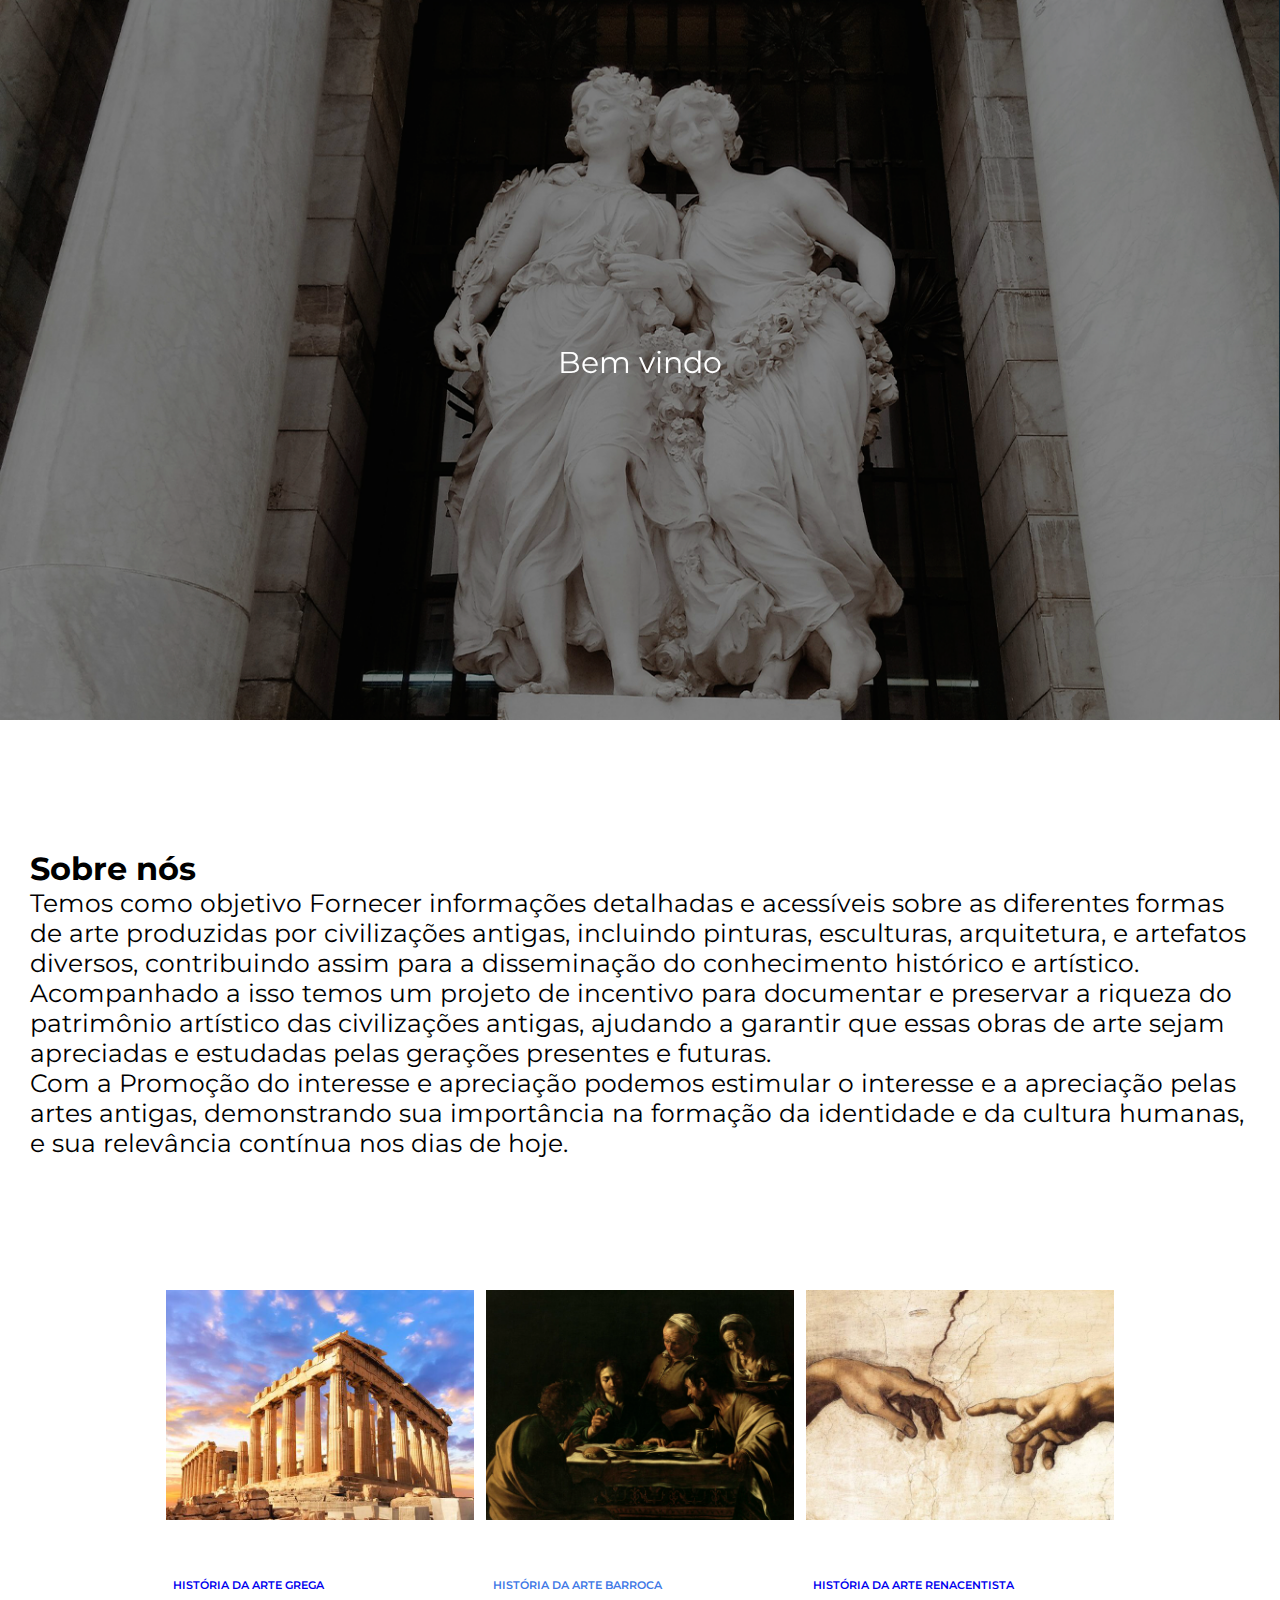
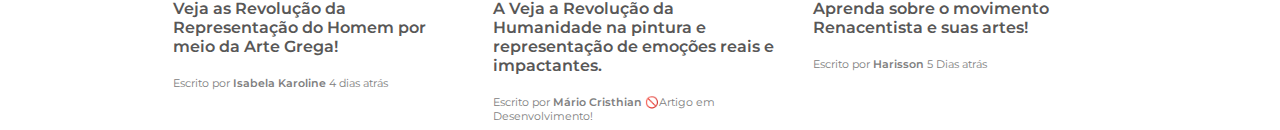
==== index.html @ 10ef1b0e "Add files via upload" ====
<!DOCTYPE html>
<html lang="pt-BR">

<head>
    <meta charset="UTF-8">
    <meta name="viewport" content="width=device-width, initial-scale=1.0">
    <title>Document</title>
    <link rel="icon" href="data:,">
    <link rel="stylesheet" href="./css/style.css">
   
</head>

<body>

    <header id="header">
        <div class="logo">
            <a href="index.html">
            </a>
            
        </div>
        <nav id="nav">
            <button id="btn-mobile">
                Menu
              

                <span id="hamburger"></span>
            </button>
            <ul class="menu">
                <a href="index.html">Home</a>
                <a href="./pages/sobre.html">Sobre</a>
                <a href="./pages/contatos.html">Contatos</a>
            </ul>
        </nav>
    </header>

    <main>

        <section>
           
        </section>

        <div style="position: relative; width: 100%;">
            <img src="img/background.png" style="width: 100%; background-size: cover;">
            <p style="position: absolute; top: 50%; left: 50%; transform: translate(-50%, -50%); color: white; font-size: 30px;">Bem vindo</p>
        </div>
        
        
<!-- 
        <section class="slider">
            <div class="list">
                <div class="item">
                    <img src="img/01.jpg" alt="">
                </div>
                <div class="item">
                    <img src="img/02.png" alt="">
                </div>
                <div class="item">
                    <img src="img/03.jpg" alt="">
                </div>
                <div class="item">
                    <img src="img/04.jpg" alt="">
                </div>

            </div>

            
            <div class="buttons">
                <button id="prev">
                    < </button>
                        <button id="next">></button>
            </div>
            
            <ul class="dots">
                <li class="active"></li>
                <li></li>
                <li></li>
                <li></li> -->
            </ul>
        </section>
     <section>
        <div class="descricao">
            <h1>Sobre nós</h1>
            <p style="font-size: 25px;">
              Temos como objetivo Fornecer informações detalhadas e acessíveis sobre as diferentes formas de arte produzidas por civilizações antigas, incluindo pinturas, esculturas, arquitetura, e artefatos diversos, contribuindo assim para a disseminação do conhecimento histórico e artístico.<br>
              Acompanhado a isso temos um projeto de incentivo para documentar e preservar a riqueza do patrimônio artístico das civilizações antigas, ajudando a garantir que essas obras de arte sejam apreciadas e estudadas pelas gerações presentes e futuras.
                <br>
                Com a Promoção do interesse e apreciação podemos estimular o interesse e a apreciação pelas artes antigas, demonstrando sua importância na formação da identidade e da cultura humanas, e sua relevância contínua nos dias de hoje.
            </p>
          </div>
     </section>
        <div class="temas">
        <div class="card">
            <div class="card-image"><img src="img/grecia(1).jpg" alt=""></div>
            <div class="category"><a href="./pages/gregos.html">História da Arte Grega</a></div>
            <div class="heading">Veja as Revolução da Representação do Homem por meio da Arte Grega!
                <div class="author">Escrito por<span class="name"> Isabela Karoline</span> 4 dias atrás</div>
            </div>
        </div>
        <div class="card">
            <div class="card-image"><img src="img/arte-barroca(1).jpg" alt=""></div>
            <div class="category">História da Arte Barroca </div>
            <div class="heading">A Veja a Revolução da Humanidade na pintura e representação de emoções reais e impactantes.
                <div class="author"> Escrito por<span class="name"> Mário Cristhian</span> 🚫Artigo em Desenvolvimento!</div>
            </div>
        </div>
        <div class="card">
            <div class="card-image"><img src="img/renacentismo.jpg" alt=""></div>
            <div class="category"><a href="./pages/renascentismo.html">História da Arte Renacentista</a></div>
            <div class="heading"> Aprenda sobre o movimento Renacentista e suas artes!
                <div class="author"> Escrito por<span class="name"> Harisson</span> 5 Dias atrás</div>
            </div>
        </div>
    </div>
<br>

    </main>


    <script src="https://cdnjs.cloudflare.com/ajax/libs/popper.js/1.16.0/umd/popper.min.js"></script>
    <script type="module" src="./script/main.js"></script>
</body>

</html>
---- css/style.css ----
@import 'slide.css';
@import url('https://fonts.googleapis.com/css2?family=Montserrat:ital,wght@0,100..900;1,100..900&display=swap');
@import 'menu.css';
@import 'reset.css'
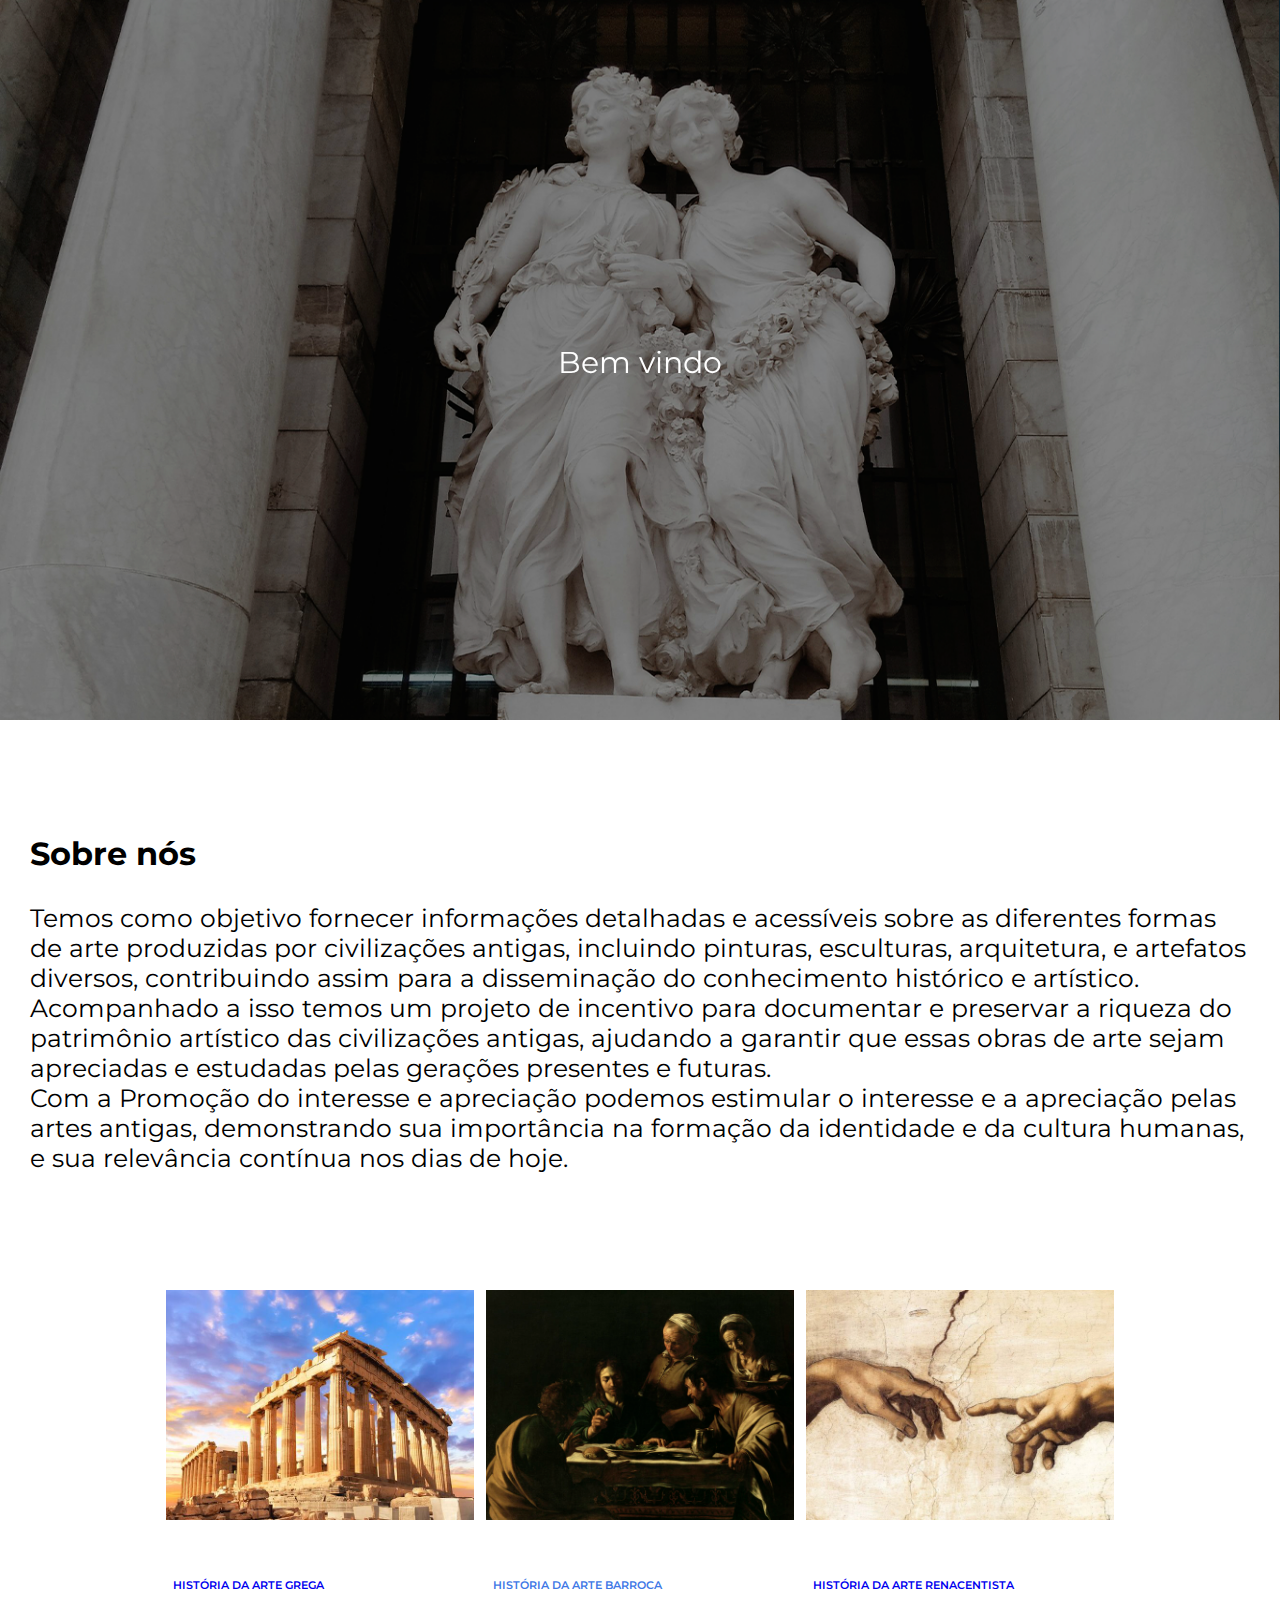
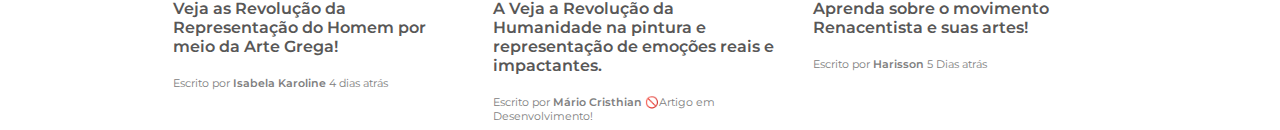
==== commit bef5854f: "alterei o css" ====
--- a/index.html
+++ b/index.html
@@ -81,7 +81,8 @@
         <div class="descricao">
             <h1>Sobre nós</h1>
             <p style="font-size: 25px;">
-              Temos como objetivo Fornecer informações detalhadas e acessíveis sobre as diferentes formas de arte produzidas por civilizações antigas, incluindo pinturas, esculturas, arquitetura, e artefatos diversos, contribuindo assim para a disseminação do conhecimento histórico e artístico.<br>
+                <br>
+              Temos como objetivo fornecer informações detalhadas e acessíveis sobre as diferentes formas de arte produzidas por civilizações antigas, incluindo pinturas, esculturas, arquitetura, e artefatos diversos, contribuindo assim para a disseminação do conhecimento histórico e artístico.<br>
               Acompanhado a isso temos um projeto de incentivo para documentar e preservar a riqueza do patrimônio artístico das civilizações antigas, ajudando a garantir que essas obras de arte sejam apreciadas e estudadas pelas gerações presentes e futuras.
                 <br>
                 Com a Promoção do interesse e apreciação podemos estimular o interesse e a apreciação pelas artes antigas, demonstrando sua importância na formação da identidade e da cultura humanas, e sua relevância contínua nos dias de hoje.
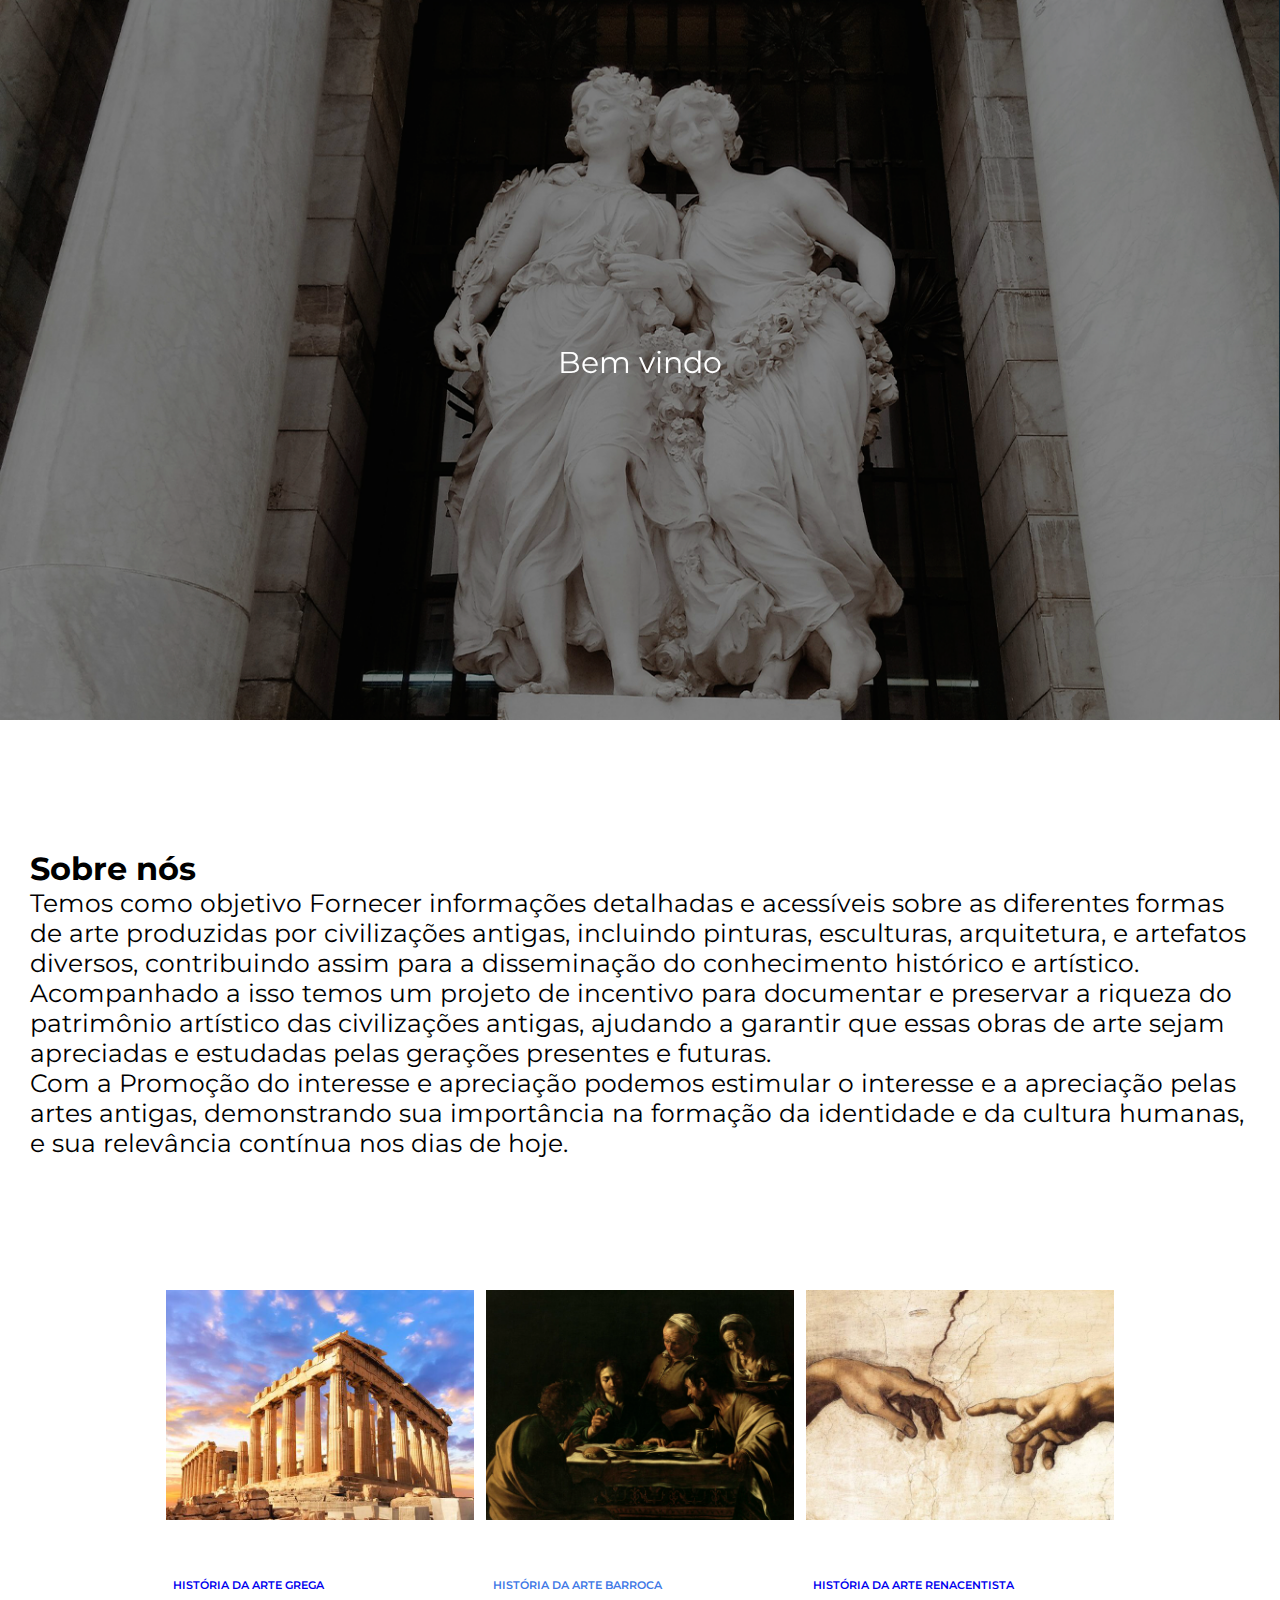
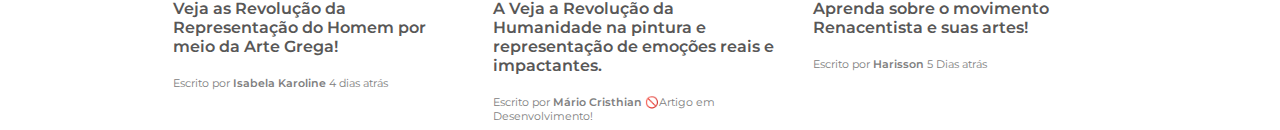
==== commit 534aa36f: "pagina sobre" ====
--- a/index.html
+++ b/index.html
@@ -81,8 +81,7 @@
         <div class="descricao">
             <h1>Sobre nós</h1>
             <p style="font-size: 25px;">
-                <br>
-              Temos como objetivo fornecer informações detalhadas e acessíveis sobre as diferentes formas de arte produzidas por civilizações antigas, incluindo pinturas, esculturas, arquitetura, e artefatos diversos, contribuindo assim para a disseminação do conhecimento histórico e artístico.<br>
+              Temos como objetivo Fornecer informações detalhadas e acessíveis sobre as diferentes formas de arte produzidas por civilizações antigas, incluindo pinturas, esculturas, arquitetura, e artefatos diversos, contribuindo assim para a disseminação do conhecimento histórico e artístico.<br>
               Acompanhado a isso temos um projeto de incentivo para documentar e preservar a riqueza do patrimônio artístico das civilizações antigas, ajudando a garantir que essas obras de arte sejam apreciadas e estudadas pelas gerações presentes e futuras.
                 <br>
                 Com a Promoção do interesse e apreciação podemos estimular o interesse e a apreciação pelas artes antigas, demonstrando sua importância na formação da identidade e da cultura humanas, e sua relevância contínua nos dias de hoje.
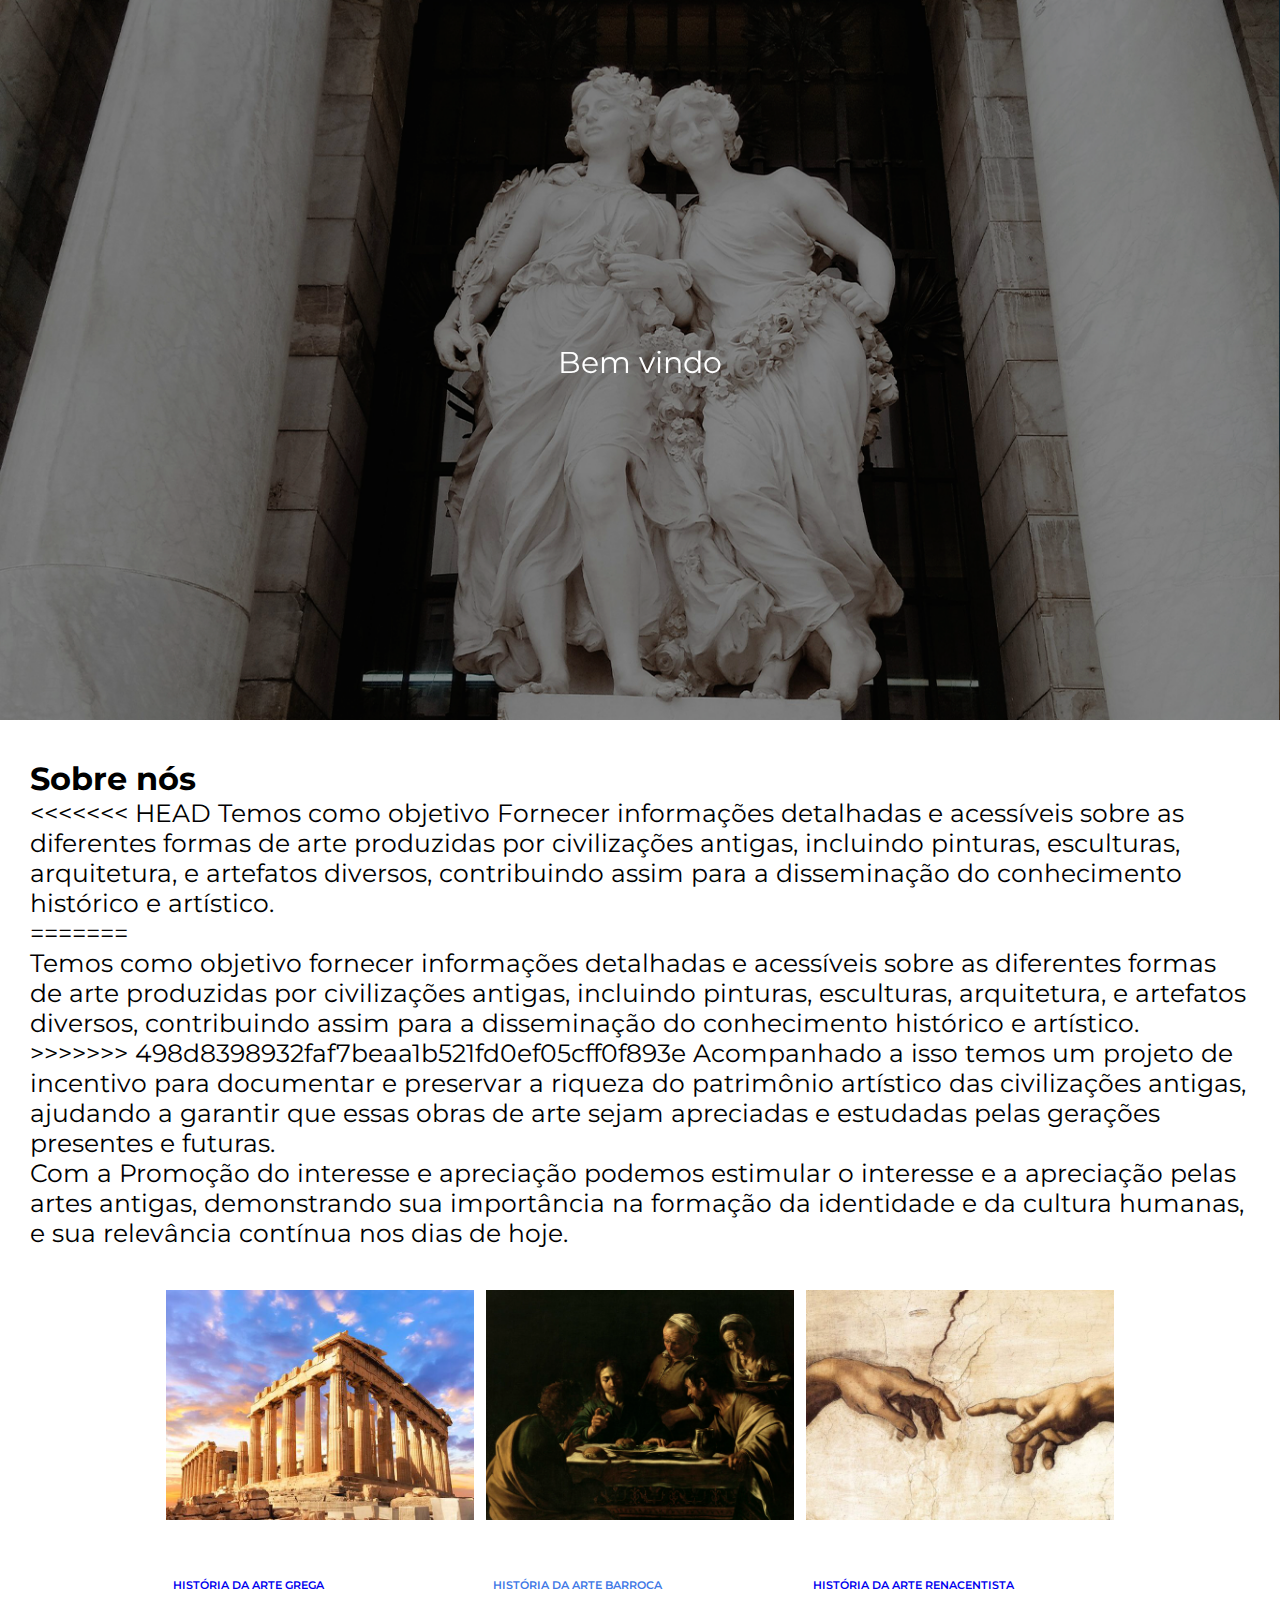
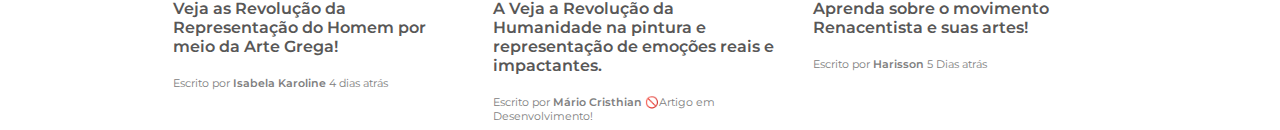
==== commit 8c56b060: "resolvendo-confiltos" ====
--- a/index.html
+++ b/index.html
@@ -81,7 +81,12 @@
         <div class="descricao">
             <h1>Sobre nós</h1>
             <p style="font-size: 25px;">
+<<<<<<< HEAD
               Temos como objetivo Fornecer informações detalhadas e acessíveis sobre as diferentes formas de arte produzidas por civilizações antigas, incluindo pinturas, esculturas, arquitetura, e artefatos diversos, contribuindo assim para a disseminação do conhecimento histórico e artístico.<br>
+=======
+                <br>
+              Temos como objetivo fornecer informações detalhadas e acessíveis sobre as diferentes formas de arte produzidas por civilizações antigas, incluindo pinturas, esculturas, arquitetura, e artefatos diversos, contribuindo assim para a disseminação do conhecimento histórico e artístico.<br>
+>>>>>>> 498d8398932faf7beaa1b521fd0ef05cff0f893e
               Acompanhado a isso temos um projeto de incentivo para documentar e preservar a riqueza do patrimônio artístico das civilizações antigas, ajudando a garantir que essas obras de arte sejam apreciadas e estudadas pelas gerações presentes e futuras.
                 <br>
                 Com a Promoção do interesse e apreciação podemos estimular o interesse e a apreciação pelas artes antigas, demonstrando sua importância na formação da identidade e da cultura humanas, e sua relevância contínua nos dias de hoje.
--- a/css/style.css
+++ b/css/style.css
@@ -1,7 +1,15 @@
 @import 'slide.css';
 @import url('https://fonts.googleapis.com/css2?family=Montserrat:ital,wght@0,100..900;1,100..900&display=swap');
 @import 'menu.css';
+<<<<<<< HEAD
 @import 'reset.css'
 
 
+=======
+@import 'reset.css';
 
+.descricao h1 {
+    font-size: 70px;
+}
+>>>>>>> 498d8398932faf7beaa1b521fd0ef05cff0f893e
+
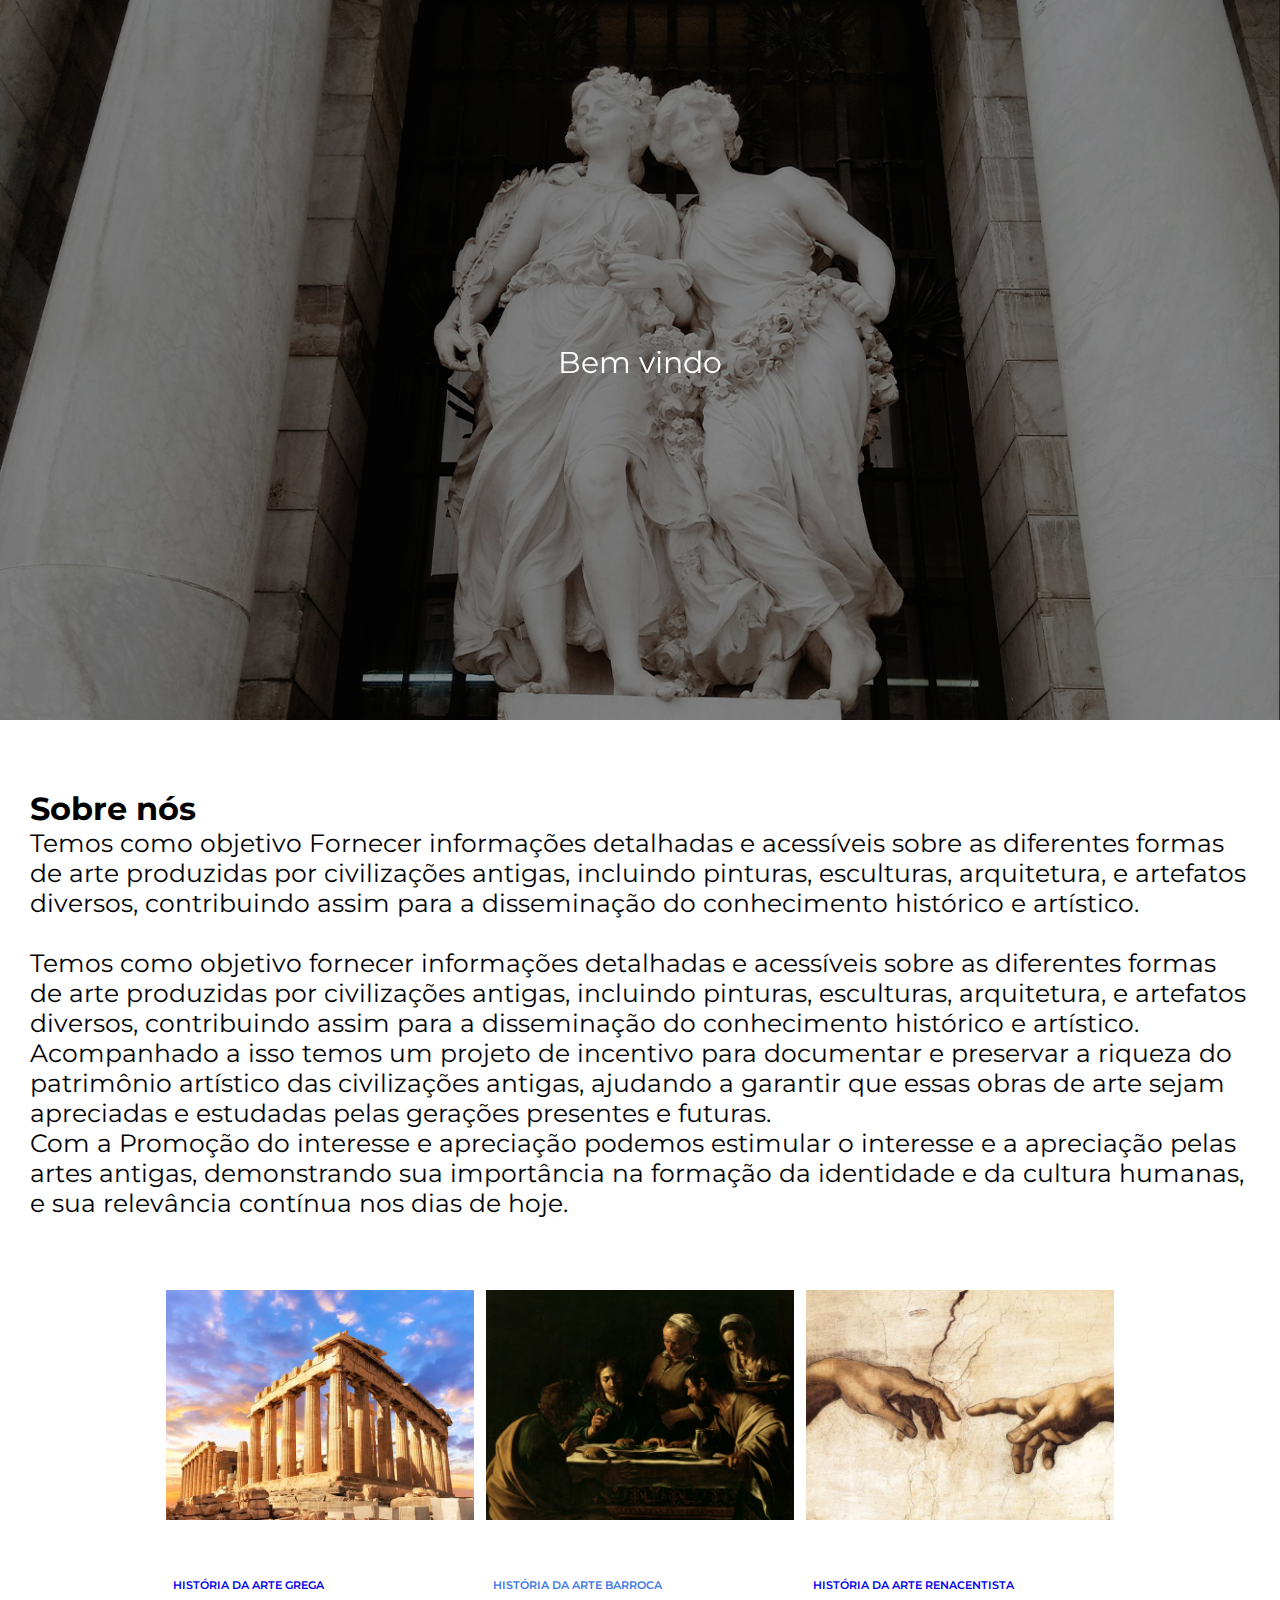
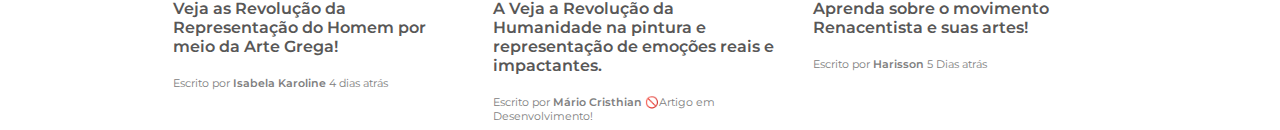
==== commit a0e46561: "alterações nos erros" ====
--- a/index.html
+++ b/index.html
@@ -81,12 +81,9 @@
         <div class="descricao">
             <h1>Sobre nós</h1>
             <p style="font-size: 25px;">
-<<<<<<< HEAD
               Temos como objetivo Fornecer informações detalhadas e acessíveis sobre as diferentes formas de arte produzidas por civilizações antigas, incluindo pinturas, esculturas, arquitetura, e artefatos diversos, contribuindo assim para a disseminação do conhecimento histórico e artístico.<br>
-=======
                 <br>
               Temos como objetivo fornecer informações detalhadas e acessíveis sobre as diferentes formas de arte produzidas por civilizações antigas, incluindo pinturas, esculturas, arquitetura, e artefatos diversos, contribuindo assim para a disseminação do conhecimento histórico e artístico.<br>
->>>>>>> 498d8398932faf7beaa1b521fd0ef05cff0f893e
               Acompanhado a isso temos um projeto de incentivo para documentar e preservar a riqueza do patrimônio artístico das civilizações antigas, ajudando a garantir que essas obras de arte sejam apreciadas e estudadas pelas gerações presentes e futuras.
                 <br>
                 Com a Promoção do interesse e apreciação podemos estimular o interesse e a apreciação pelas artes antigas, demonstrando sua importância na formação da identidade e da cultura humanas, e sua relevância contínua nos dias de hoje.
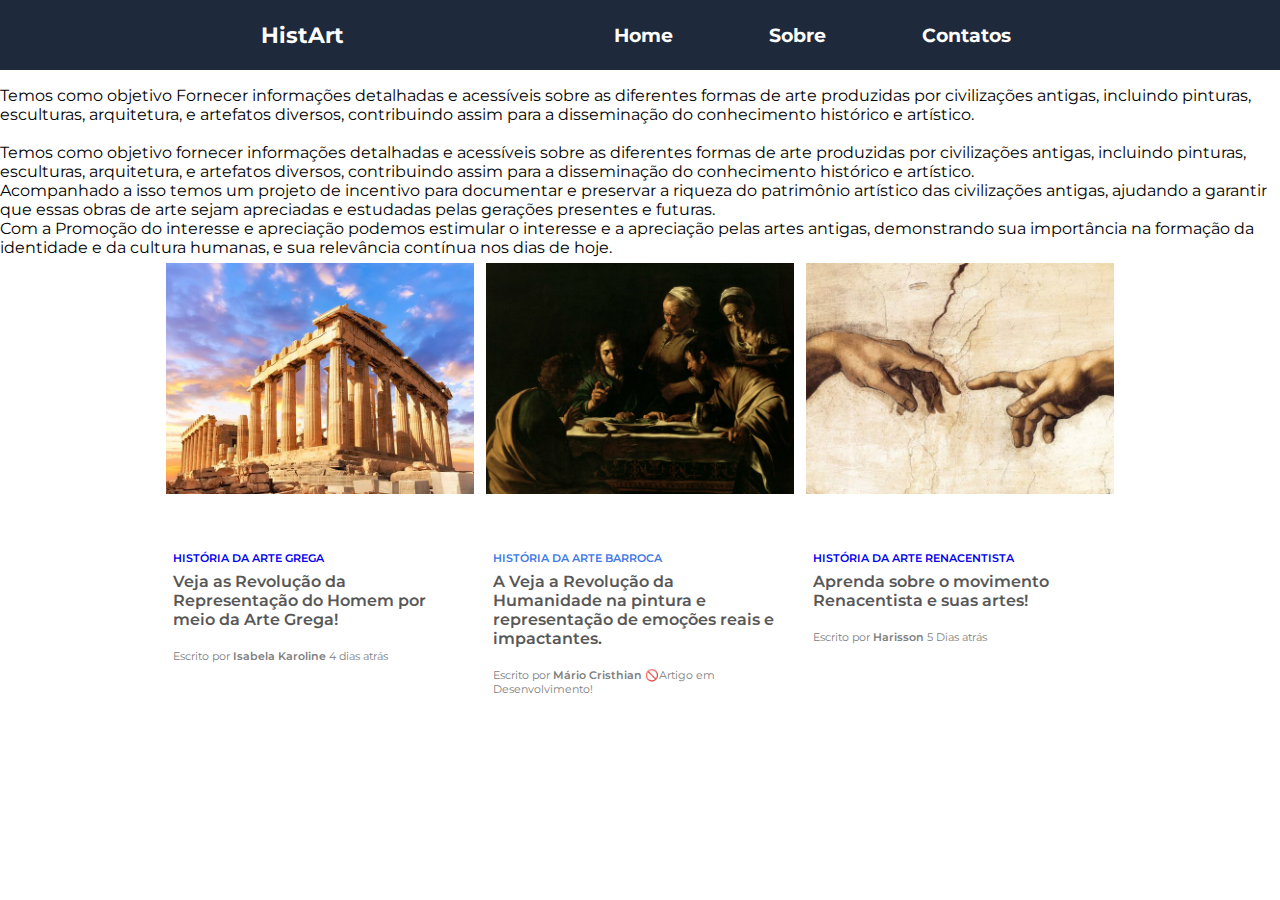
==== commit 3ad08344: "corrigindo bugs" ====
--- a/index.html
+++ b/index.html
@@ -7,22 +7,18 @@
     <title>Document</title>
     <link rel="icon" href="data:,">
     <link rel="stylesheet" href="./css/style.css">
-   
+
 </head>
 
 <body>
 
     <header id="header">
         <div class="logo">
-            <a href="index.html">
-            </a>
-            
+            <h3>HistArt</h3>
         </div>
         <nav id="nav">
             <button id="btn-mobile">
                 Menu
-              
-
                 <span id="hamburger"></span>
             </button>
             <ul class="menu">
@@ -35,88 +31,83 @@
 
     <main>
 
-        <section>
-           
-        </section>
 
-        <div style="position: relative; width: 100%;">
-            <img src="img/background.png" style="width: 100%; background-size: cover;">
-            <p style="position: absolute; top: 50%; left: 50%; transform: translate(-50%, -50%); color: white; font-size: 30px;">Bem vindo</p>
-        </div>
-        
-        
-<!-- 
-        <section class="slider">
+
+
+
+
+        <!-- <section class="slider">
             <div class="list">
                 <div class="item">
-                    <img src="img/01.jpg" alt="">
+                    <img src="img/arte-barroca(1).jpg" alt="">
                 </div>
-                <div class="item">
-                    <img src="img/02.png" alt="">
-                </div>
-                <div class="item">
-                    <img src="img/03.jpg" alt="">
-                </div>
-                <div class="item">
-                    <img src="img/04.jpg" alt="">
-                </div>
-
             </div>
-
-            
+        
             <div class="buttons">
                 <button id="prev">
                     < </button>
                         <button id="next">></button>
             </div>
-            
             <ul class="dots">
                 <li class="active"></li>
                 <li></li>
                 <li></li>
-                <li></li> -->
+                <li></li>
             </ul>
+        </section> -->
+
+
+        <section>
+            <div class="descricao">
+                <h1>Sobre nós</h1>
+                <p>
+                    Temos como objetivo Fornecer informações detalhadas e acessíveis sobre as diferentes formas de arte
+                    produzidas por civilizações antigas, incluindo pinturas, esculturas, arquitetura, e artefatos
+                    diversos, contribuindo assim para a disseminação do conhecimento histórico e artístico.<br>
+
+                    <br>
+                    Temos como objetivo fornecer informações detalhadas e acessíveis sobre as diferentes formas de arte
+                    produzidas por civilizações antigas, incluindo pinturas, esculturas, arquitetura, e artefatos
+                    diversos, contribuindo assim para a disseminação do conhecimento histórico e artístico.<br>
+
+                    Acompanhado a isso temos um projeto de incentivo para documentar e preservar a riqueza do patrimônio
+                    artístico das civilizações antigas, ajudando a garantir que essas obras de arte sejam apreciadas e
+                    estudadas pelas gerações presentes e futuras.
+                    <br>
+                    Com a Promoção do interesse e apreciação podemos estimular o interesse e a apreciação pelas artes
+                    antigas, demonstrando sua importância na formação da identidade e da cultura humanas, e sua
+                    relevância contínua nos dias de hoje.
+                </p>
+            </div>
         </section>
-     <section>
-        <div class="descricao">
-            <h1>Sobre nós</h1>
-            <p style="font-size: 25px;">
-              Temos como objetivo Fornecer informações detalhadas e acessíveis sobre as diferentes formas de arte produzidas por civilizações antigas, incluindo pinturas, esculturas, arquitetura, e artefatos diversos, contribuindo assim para a disseminação do conhecimento histórico e artístico.<br>
-                <br>
-              Temos como objetivo fornecer informações detalhadas e acessíveis sobre as diferentes formas de arte produzidas por civilizações antigas, incluindo pinturas, esculturas, arquitetura, e artefatos diversos, contribuindo assim para a disseminação do conhecimento histórico e artístico.<br>
-              Acompanhado a isso temos um projeto de incentivo para documentar e preservar a riqueza do patrimônio artístico das civilizações antigas, ajudando a garantir que essas obras de arte sejam apreciadas e estudadas pelas gerações presentes e futuras.
-                <br>
-                Com a Promoção do interesse e apreciação podemos estimular o interesse e a apreciação pelas artes antigas, demonstrando sua importância na formação da identidade e da cultura humanas, e sua relevância contínua nos dias de hoje.
-            </p>
-          </div>
-     </section>
-        <div class="temas">
-        <div class="card">
-            <div class="card-image"><img src="img/grecia(1).jpg" alt=""></div>
-            <div class="category"><a href="./pages/gregos.html">História da Arte Grega</a></div>
-            <div class="heading">Veja as Revolução da Representação do Homem por meio da Arte Grega!
-                <div class="author">Escrito por<span class="name"> Isabela Karoline</span> 4 dias atrás</div>
+        <div class="themes">
+            <div class="card">
+                <div class="card-image"><img src="img/grecia(1).jpg" alt=""></div>
+                <div class="category"><a href="./pages/gregos.html">História da Arte Grega</a></div>
+                <div class="heading">Veja as Revolução da Representação do Homem por meio da Arte Grega!
+                    <div class="author">Escrito por<span class="name"> Isabela Karoline</span> 4 dias atrás</div>
+                </div>
+            </div>
+            <div class="card">
+                <div class="card-image"><img src="img/arte-barroca(1).jpg" alt=""></div>
+                <div class="category">História da Arte Barroca </div>
+                <div class="heading">A Veja a Revolução da Humanidade na pintura e representação de emoções reais e
+                    impactantes.
+                    <div class="author"> Escrito por<span class="name"> Mário Cristhian</span> 🚫Artigo em
+                        Desenvolvimento!</div>
+                </div>
+            </div>
+            <div class="card">
+                <div class="card-image"><img src="img/renacentismo.jpg" alt=""></div>
+                <div class="category"><a href="./pages/renascentismo.html">História da Arte Renacentista</a></div>
+                <div class="heading"> Aprenda sobre o movimento Renacentista e suas artes!
+                    <div class="author"> Escrito por<span class="name"> Harisson</span> 5 Dias atrás</div>
+                </div>
             </div>
         </div>
-        <div class="card">
-            <div class="card-image"><img src="img/arte-barroca(1).jpg" alt=""></div>
-            <div class="category">História da Arte Barroca </div>
-            <div class="heading">A Veja a Revolução da Humanidade na pintura e representação de emoções reais e impactantes.
-                <div class="author"> Escrito por<span class="name"> Mário Cristhian</span> 🚫Artigo em Desenvolvimento!</div>
-            </div>
-        </div>
-        <div class="card">
-            <div class="card-image"><img src="img/renacentismo.jpg" alt=""></div>
-            <div class="category"><a href="./pages/renascentismo.html">História da Arte Renacentista</a></div>
-            <div class="heading"> Aprenda sobre o movimento Renacentista e suas artes!
-                <div class="author"> Escrito por<span class="name"> Harisson</span> 5 Dias atrás</div>
-            </div>
-        </div>
-    </div>
-<br>
+        <br>
 
     </main>
-
 
     <script src="https://cdnjs.cloudflare.com/ajax/libs/popper.js/1.16.0/umd/popper.min.js"></script>
     <script type="module" src="./script/main.js"></script>
--- a/css/style.css
+++ b/css/style.css
@@ -1,15 +1,82 @@
 @import 'slide.css';
 @import url('https://fonts.googleapis.com/css2?family=Montserrat:ital,wght@0,100..900;1,100..900&display=swap');
 @import 'menu.css';
-<<<<<<< HEAD
-@import 'reset.css'
+@import 'reset.css';
 
-
-=======
-@import 'reset.css';
 
 .descricao h1 {
     font-size: 70px;
 }
->>>>>>> 498d8398932faf7beaa1b521fd0ef05cff0f893e
 
+
+.card {
+    display: block;
+    width: 320px;
+    background: white;
+    padding: .4em;
+    border-radius: 6px;
+}
+
+.card-image {
+    width: 100%;
+    height: 70%;
+    border-radius: 6px 6px 0 0;
+}
+
+.card img {
+    width: 100%;
+}
+
+.card-image:hover {
+    transform: scale(0.98);
+}
+
+
+a:link {
+    text-decoration: none;
+}
+
+
+.category {
+    text-transform: uppercase;
+    font-size: 0.7em;
+    font-weight: 600;
+    color: rgb(63, 121, 230);
+    padding: 10px 7px 0;
+    transition: 1s;
+}
+
+.category:hover {
+    cursor: pointer;
+}
+
+.heading {
+    font-weight: 600;
+    color: rgb(88, 87, 87);
+    padding: 7px;
+}
+
+.heading:hover {
+    cursor: pointer;
+}
+
+.author {
+    color: gray;
+    font-weight: 400;
+    font-size: 11px;
+    padding-top: 20px;
+}
+
+.name {
+    font-weight: 600;
+}
+
+.name:hover {
+    cursor: pointer;
+}
+
+
+.themes {
+    display: flex;
+    justify-content: center;
+}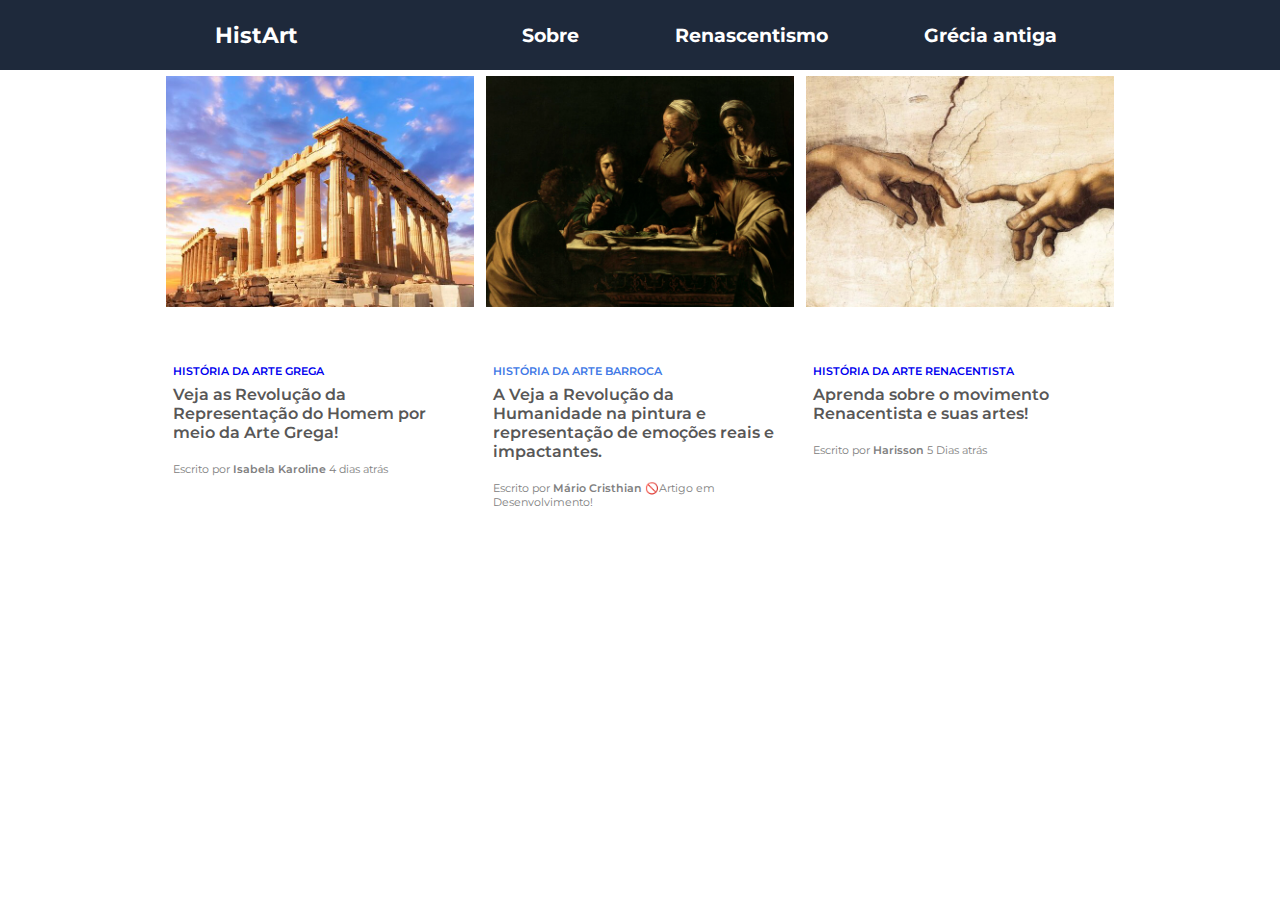
==== commit 55cc2a69: "correções" ====
--- a/index.html
+++ b/index.html
@@ -14,71 +14,22 @@
 
     <header id="header">
         <div class="logo">
-            <h3>HistArt</h3>
+            <h3><a href="index.html">HistArt</a></h3>
         </div>
         <nav id="nav">
             <button id="btn-mobile">
-                Menu
                 <span id="hamburger"></span>
             </button>
             <ul class="menu">
-                <a href="index.html">Home</a>
                 <a href="./pages/sobre.html">Sobre</a>
-                <a href="./pages/contatos.html">Contatos</a>
+                <a href="./pages/renascentismo.html">Renascentismo</a>
+                <a href="./pages/gregos.html">Grécia antiga</a>
             </ul>
         </nav>
     </header>
 
-    <main>
-
-
-
-
-
-
-        <!-- <section class="slider">
-            <div class="list">
-                <div class="item">
-                    <img src="img/arte-barroca(1).jpg" alt="">
-                </div>
-            </div>
-        
-            <div class="buttons">
-                <button id="prev">
-                    < </button>
-                        <button id="next">></button>
-            </div>
-            <ul class="dots">
-                <li class="active"></li>
-                <li></li>
-                <li></li>
-                <li></li>
-            </ul>
-        </section> -->
-
-
+    <main id="main">
         <section>
-            <div class="descricao">
-                <h1>Sobre nós</h1>
-                <p>
-                    Temos como objetivo Fornecer informações detalhadas e acessíveis sobre as diferentes formas de arte
-                    produzidas por civilizações antigas, incluindo pinturas, esculturas, arquitetura, e artefatos
-                    diversos, contribuindo assim para a disseminação do conhecimento histórico e artístico.<br>
-
-                    <br>
-                    Temos como objetivo fornecer informações detalhadas e acessíveis sobre as diferentes formas de arte
-                    produzidas por civilizações antigas, incluindo pinturas, esculturas, arquitetura, e artefatos
-                    diversos, contribuindo assim para a disseminação do conhecimento histórico e artístico.<br>
-
-                    Acompanhado a isso temos um projeto de incentivo para documentar e preservar a riqueza do patrimônio
-                    artístico das civilizações antigas, ajudando a garantir que essas obras de arte sejam apreciadas e
-                    estudadas pelas gerações presentes e futuras.
-                    <br>
-                    Com a Promoção do interesse e apreciação podemos estimular o interesse e a apreciação pelas artes
-                    antigas, demonstrando sua importância na formação da identidade e da cultura humanas, e sua
-                    relevância contínua nos dias de hoje.
-                </p>
-            </div>
         </section>
         <div class="themes">
             <div class="card">
@@ -106,7 +57,6 @@
             </div>
         </div>
         <br>
-
     </main>
 
     <script src="https://cdnjs.cloudflare.com/ajax/libs/popper.js/1.16.0/umd/popper.min.js"></script>
--- a/css/style.css
+++ b/css/style.css
@@ -1,13 +1,10 @@
-@import 'slide.css';
 @import url('https://fonts.googleapis.com/css2?family=Montserrat:ital,wght@0,100..900;1,100..900&display=swap');
 @import 'menu.css';
 @import 'reset.css';
 
-
-.descricao h1 {
-    font-size: 70px;
+main {
+    padding: 70px;
 }
-
 
 .card {
     display: block;
@@ -26,11 +23,6 @@
 .card img {
     width: 100%;
 }
-
-.card-image:hover {
-    transform: scale(0.98);
-}
-
 
 a:link {
     text-decoration: none;
@@ -79,4 +71,19 @@
 .themes {
     display: flex;
     justify-content: center;
+}
+
+
+@media (max-width: 700px) {
+
+    body {
+        overflow-x: hidden;
+    }
+    .themes {
+        flex-direction: column;
+        align-items: center;
+        gap: 30px;
+    }
+    
+
 }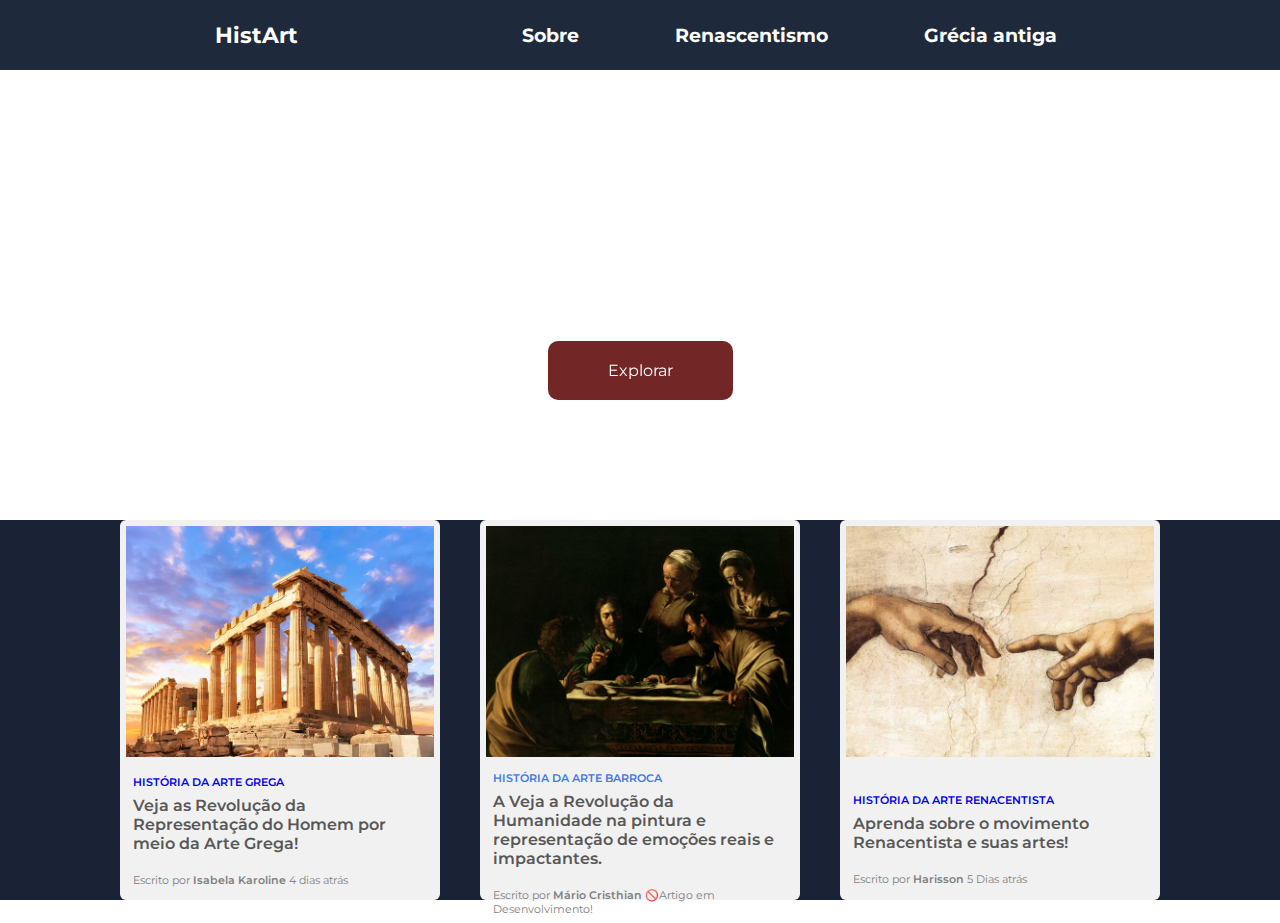
==== commit c517f167: "corrigindo layout" ====
--- a/index.html
+++ b/index.html
@@ -29,7 +29,18 @@
     </header>
 
     <main id="main">
-        <section>
+        <section id="topo">
+            <section class="img-back">
+                <div class="text">
+                    <h1>História & Arte</h1>
+                    <p>
+                        História & Arte: Explorando o Passado através da Expressão Criativa <br>
+                        Descubra a interseção entre história e arte em nossa plataforma educacional. <br> Explore galerias de arte online, mergulhe em períodos históricos e descubra como a arte refletia e influenciava as sociedades do passado.
+                    </p>
+
+                    <button id="explorer">Explorar</button>
+                </div>
+            </section>
         </section>
         <div class="themes">
             <div class="card">
--- a/css/style.css
+++ b/css/style.css
@@ -1,18 +1,97 @@
 @import url('https://fonts.googleapis.com/css2?family=Montserrat:ital,wght@0,100..900;1,100..900&display=swap');
+@import 'reset.css';
 @import 'menu.css';
-@import 'reset.css';
 
+
+
+body {
+    overflow-y: hidden;
+}
 main {
-    padding: 70px;
+    margin-top: 70px;
 }
 
+
+section.img-back {
+    background-image: url(https://upload.wikimedia.org/wikipedia/commons/6/62/Andrea_Pozzo_-_Apoteose_de_Santo_Inacio_cropped.jpg);
+    background-position: center;
+    position: relative;
+    z-index: 0;
+    background-repeat: no-repeat;
+    background-size: cover;
+    height: 50vh;
+    filter: grayscale(70%);
+
+}
+
+
+
+div.text {
+    position: relative;
+    z-index: 1000;
+    display: flex;
+    flex-direction: column;
+    top: 50px;
+    z-index: 1;
+    color: #fff; 
+    text-align: center;
+    align-items: center;
+}
+
+div.text h1{
+    font-size: 50px;
+
+}
+
+div.text p{
+    text-align: center;
+    font-size: 17px;
+    color: white;
+}
+
+#explorer {
+    position: relative;
+    z-index: 1000;
+    margin-top: 100px;
+    padding: 20px 60px;
+    border-radius: 10px;
+    border: none;
+    background-color: red;
+    color: white;
+    cursor: pointer;
+    transition: .3s;
+    font-size: 16px;
+}
+
+#explorer:hover {
+    background-color: red;
+    padding: 25px 65px;
+
+}
+
+
+.themes {
+    display: flex;
+    justify-content: center;
+    gap: 40px;
+    background-color: #192135;
+    height: calc(50vh - 70px);
+}
+
+
+
 .card {
-    display: block;
+    display: flex;
+    flex-direction: column;
     width: 320px;
-    background: white;
+    background: #f1f1f1;
     padding: .4em;
     border-radius: 6px;
+    max-height: 380px;
 }
+
+
+
 
 .card-image {
     width: 100%;
@@ -68,22 +147,20 @@
 }
 
 
-.themes {
-    display: flex;
-    justify-content: center;
-}
+
 
 
 @media (max-width: 700px) {
 
     body {
-        overflow-x: hidden;
+        overflow-x: auto;
     }
+
     .themes {
         flex-direction: column;
         align-items: center;
         gap: 30px;
     }
-    
+
 
 }